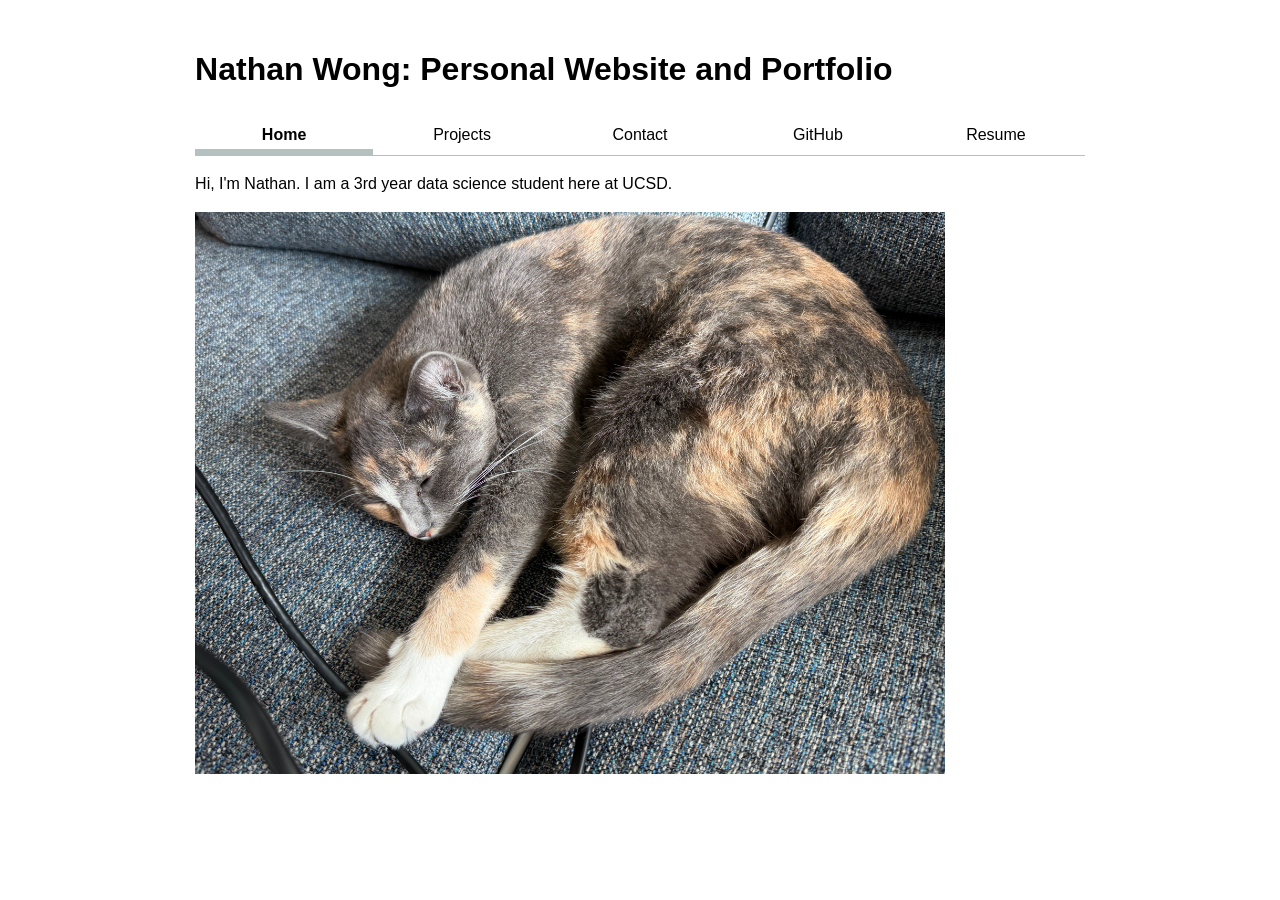
==== index.html @ ec05aeb4 "Dragged links above all other content" ====
<!DOCTYPE html>
<html lang="en">
<head>
    <meta charset="UTF-8">
    <meta name="viewport" content="width=device-width, initial-scale=1.0">
    <title>Nathan Wong's Personal site and Portfolio</title>
    <h1>Nathan Wong: Personal Website and Portfolio</h1>
    <link rel="stylesheet" href="style.css">
</head>
<body>  
    <nav>
        <ul>
            <li><a href="index.html" class="current">Home</a></li>
            <li><a href="projects/index.html">Projects</a></li>
            <li><a href="contact/index.html">Contact</a></li>
            <li><a href="https://github.com/wongnathan5947-cmd" target="_blank">GitHub</a></li>
            <li><a href="resume/index.html">Resume</a></li>
        </ul>
      </nav>    
    <p>Hi, I'm Nathan. I am a 3rd year data science student here at UCSD. </p>   
<img src='images/guava.JPG' alt="A photo of Guava, our dorm cat last year." width="750">

</body>
</html>
---- style.css ----
body {
  font-family: sans-serif;   
  line-height: 1.5;          
  max-width: 100ch;
  margin-inline: auto;
  padding: 1em;
}

html {
  --color-accent: oklch(65% 50% 145); /* green */
  accent-color: var(--color-accent);
}

nav ul,
nav li {
  display: contents;
}

nav {
  display: flex;
  margin-bottom: 1em;
  border-bottom: 1px solid oklch(80% 3% 200);
}

nav a {
  flex: 1;
  text-decoration: none;
  color: inherit;
  text-align: center;
  padding: 0.5em;
}

nav a.current {
  border-bottom: 0.4em solid oklch(80% 3% 200);
  padding-bottom: 0.1em;
  font-weight: bold;
}

nav a:hover {
  border-bottom: 0.4em solid var(--color-accent);
  padding-bottom: 0.1em;
  background-color: oklch(from var(--color-accent) 95% 5% h);
}
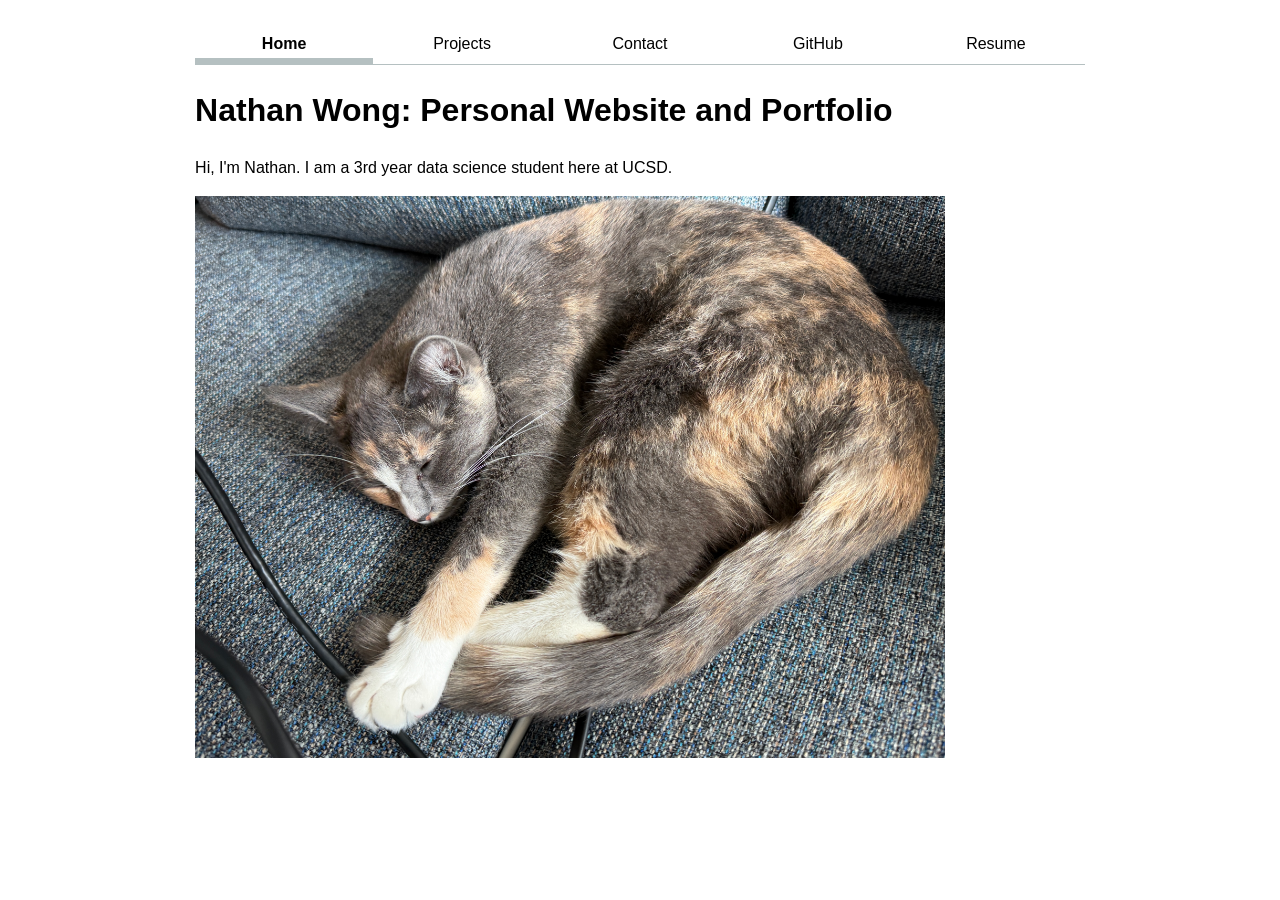
==== commit 2e79f705: "Moved <h1> to body" ====
--- a/index.html
+++ b/index.html
@@ -4,7 +4,6 @@
     <meta charset="UTF-8">
     <meta name="viewport" content="width=device-width, initial-scale=1.0">
     <title>Nathan Wong's Personal site and Portfolio</title>
-    <h1>Nathan Wong: Personal Website and Portfolio</h1>
     <link rel="stylesheet" href="style.css">
 </head>
 <body>  
@@ -17,7 +16,8 @@
             <li><a href="resume/index.html">Resume</a></li>
         </ul>
       </nav>    
-    <p>Hi, I'm Nathan. I am a 3rd year data science student here at UCSD. </p>   
+      <h1>Nathan Wong: Personal Website and Portfolio</h1>
+      <p>Hi, I'm Nathan. I am a 3rd year data science student here at UCSD. </p>   
 <img src='images/guava.JPG' alt="A photo of Guava, our dorm cat last year." width="750">
 
 </body>
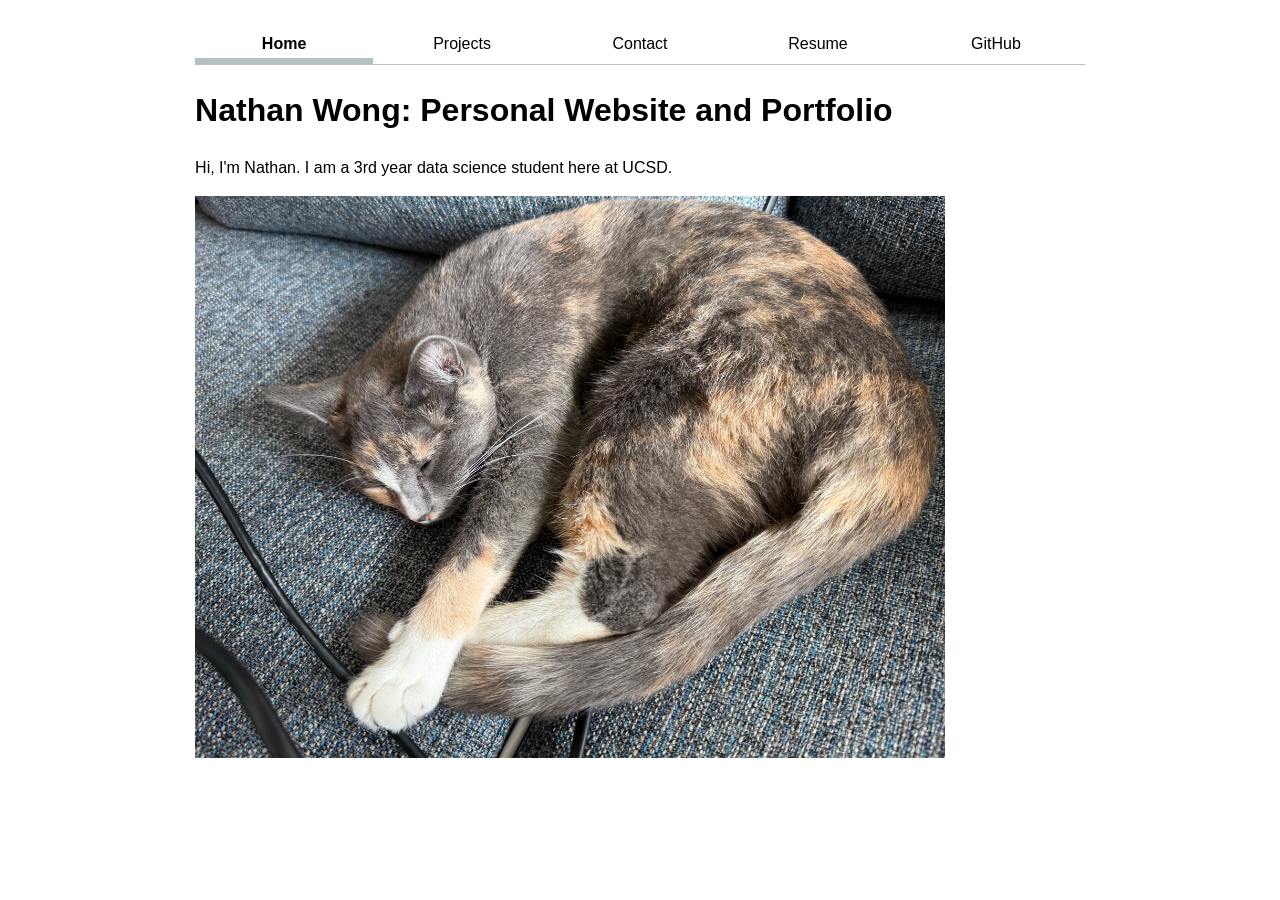
==== commit 40680765: "Made links consistently ordered" ====
--- a/index.html
+++ b/index.html
@@ -12,8 +12,9 @@
             <li><a href="index.html" class="current">Home</a></li>
             <li><a href="projects/index.html">Projects</a></li>
             <li><a href="contact/index.html">Contact</a></li>
+            <li><a href="resume/index.html">Resume</a></li>
             <li><a href="https://github.com/wongnathan5947-cmd" target="_blank">GitHub</a></li>
-            <li><a href="resume/index.html">Resume</a></li>
+            
         </ul>
       </nav>    
       <h1>Nathan Wong: Personal Website and Portfolio</h1>
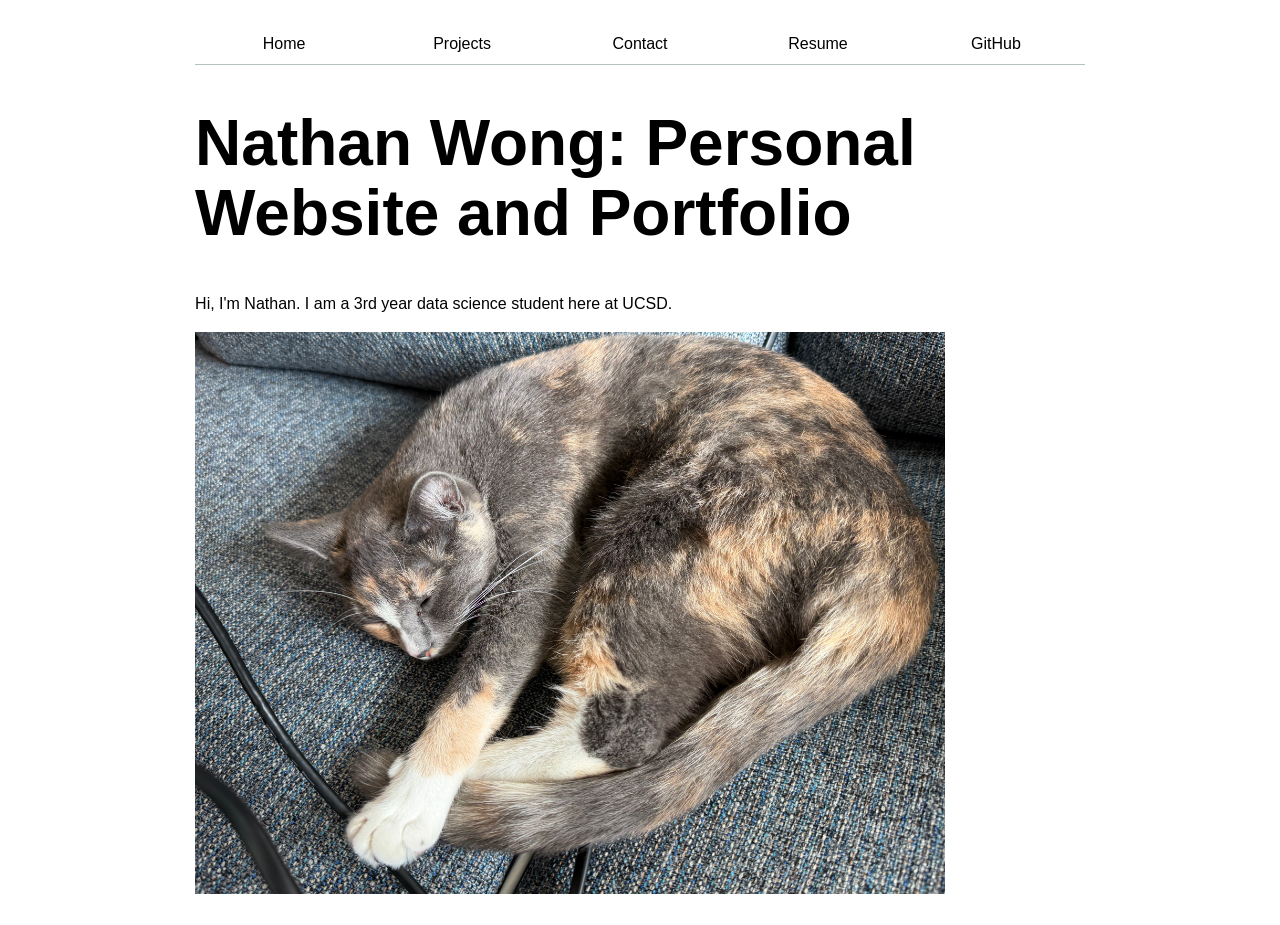
==== commit 63657685: "Removed class currents" ====
--- a/index.html
+++ b/index.html
@@ -9,7 +9,7 @@
 <body>  
     <nav>
         <ul>
-            <li><a href="index.html" class="current">Home</a></li>
+            <li><a href="index.html" >Home</a></li>
             <li><a href="projects/index.html">Projects</a></li>
             <li><a href="contact/index.html">Contact</a></li>
             <li><a href="resume/index.html">Resume</a></li>
--- a/style.css
+++ b/style.css
@@ -40,4 +40,130 @@
   border-bottom: 0.4em solid var(--color-accent);
   padding-bottom: 0.1em;
   background-color: oklch(from var(--color-accent) 95% 5% h);
+}
+
+input,
+textarea,
+button {
+  font: inherit;
+}
+
+form {
+  display: grid;
+  grid-template-columns: auto 1fr;
+  gap: 1em;
+}
+
+form label {
+  display: grid;
+  grid-template-columns: subgrid;
+  grid-column: 1 / -1;
+}
+
+form button {
+  grid-column: 1 / -1;
+}
+
+h1 {
+  font-size: 400%;
+}
+
+h1, h2, h3, h4, h5, h6 {
+  line-height: 1.1;
+  text-wrap: balance;
+}
+
+.projects {
+  display: grid;
+  grid-template-columns: repeat(auto-fill, minmax(15em, 1fr));
+  gap: 1em;
+}
+
+.projects article {
+  display: grid;
+  grid-template-rows: subgrid;
+  grid-row: span 3;
+}
+
+.projects h2 {
+  margin: 0;
+}
+
+
+
+.resume h1 {
+  font-size: 250%;      
+  margin-block: 0.3em 0.1em;
+}
+
+.resume section {
+  margin-block: 2em;
+}
+
+.resume h2 {
+  font-size: 110%;
+  text-transform: uppercase;
+  letter-spacing: 0.1em;
+  color: var(--color-accent);
+  border-bottom: 1px solid oklch(80% 3% 200);
+  padding-bottom: 0.25em;
+  margin-bottom: 1em;
+}
+
+.resume article {
+  margin-bottom: 1.5em;
+}
+
+.resume article header {
+  display: grid;
+  grid-template-columns: 1fr auto;
+  column-gap: 1em;
+  align-items: baseline;
+}
+
+.resume article header h3 {
+  grid-column: 1;
+  grid-row: 1;
+  margin: 0;
+  font-size: 110%;
+}
+
+.resume article header p {
+  grid-column: 1 / -1;
+  margin: 0;
+  font-size: 90%;
+  color: oklch(45% 3% 200);
+}
+
+.resume article header p:has(time) {
+  grid-column: 2;
+  grid-row: 1;
+  text-align: right;
+  white-space: nowrap;
+}
+
+.resume ul {
+  margin-block: 0.5em 0;
+  padding-left: 1.25em;
+}
+
+.resume li {
+  margin-bottom: 0.35em;
+}
+
+/* Skills list: no bullets */
+.resume section:last-of-type ul {
+  list-style: none;
+  padding-left: 0;
+}
+
+.resume a:hover {
+  color: var(--color-accent);
+}
+
+/* Hide the menu when printing or saving as PDF */
+@media print {
+  .resume nav {
+    display: none;
+  }
 }
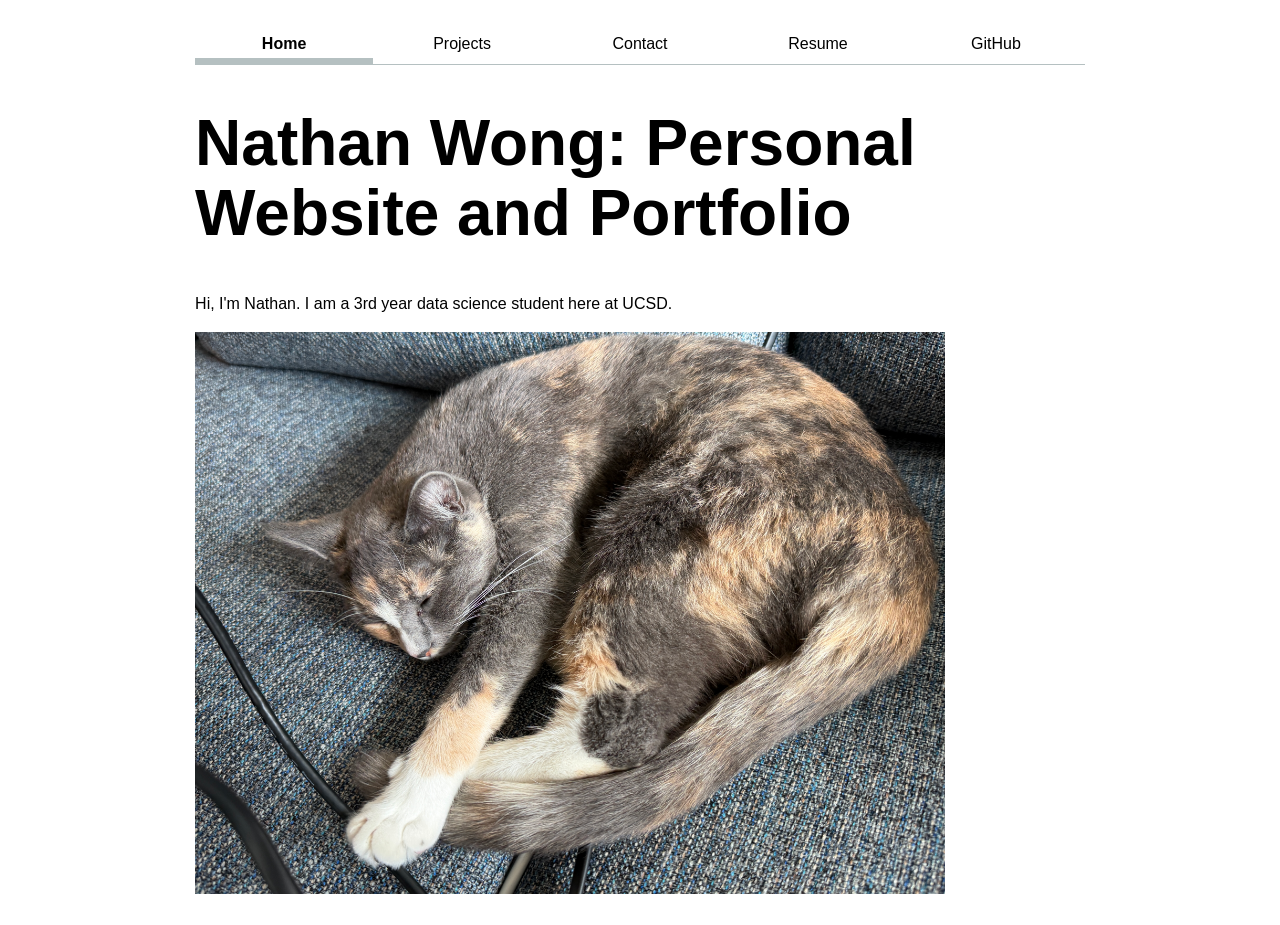
==== commit 48a2d73d: "Added script src" ====
--- a/index.html
+++ b/index.html
@@ -5,6 +5,7 @@
     <meta name="viewport" content="width=device-width, initial-scale=1.0">
     <title>Nathan Wong's Personal site and Portfolio</title>
     <link rel="stylesheet" href="style.css">
+    <script src="global.js" type="module"></script>
 </head>
 <body>  
     <nav>
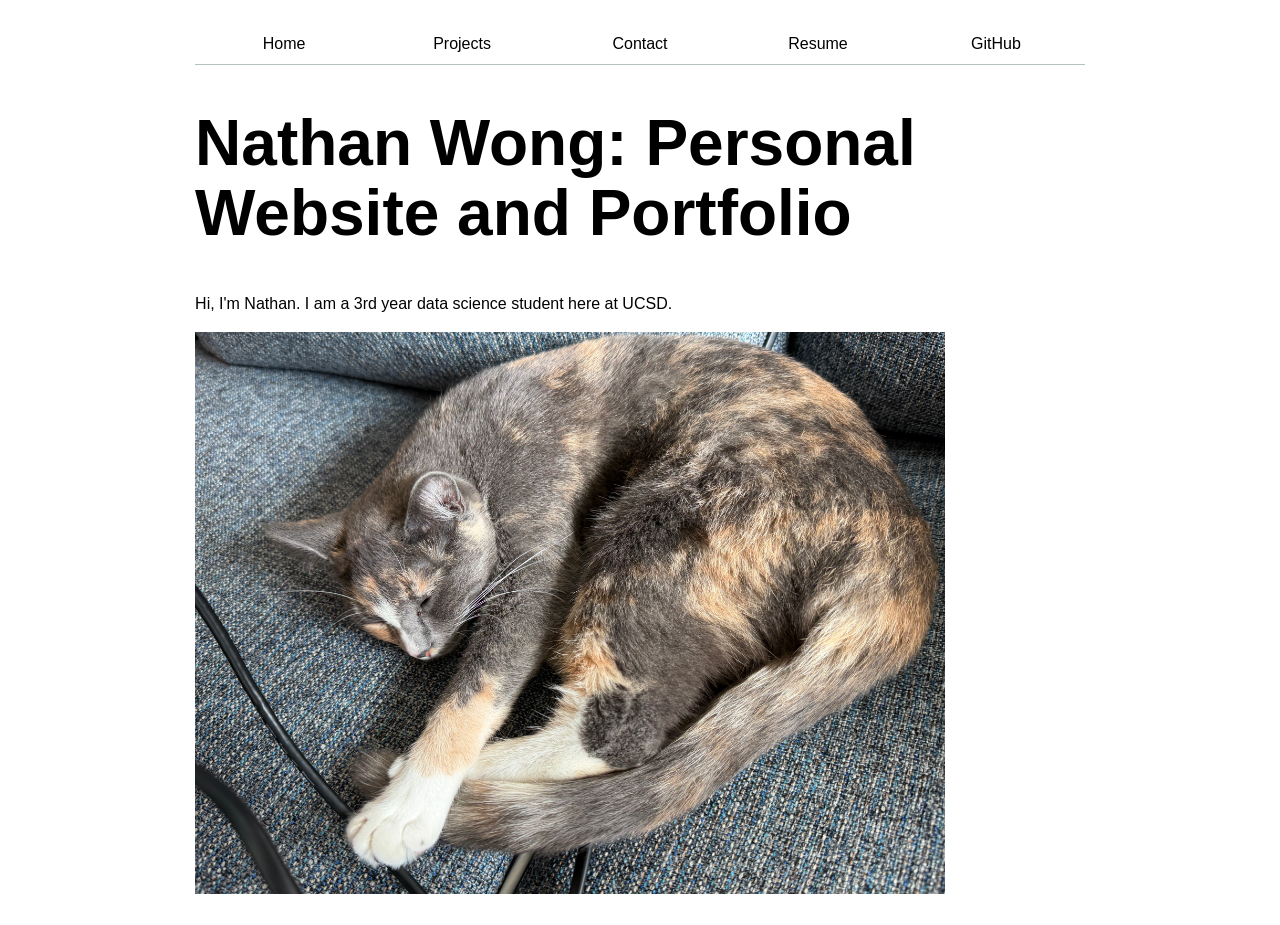
==== commit cc4b96bf: "Deleted navs, and added to global.js" ====
--- a/index.html
+++ b/index.html
@@ -8,16 +8,7 @@
     <script src="global.js" type="module"></script>
 </head>
 <body>  
-    <nav>
-        <ul>
-            <li><a href="index.html" >Home</a></li>
-            <li><a href="projects/index.html">Projects</a></li>
-            <li><a href="contact/index.html">Contact</a></li>
-            <li><a href="resume/index.html">Resume</a></li>
-            <li><a href="https://github.com/wongnathan5947-cmd" target="_blank">GitHub</a></li>
-            
-        </ul>
-      </nav>    
+    
       <h1>Nathan Wong: Personal Website and Portfolio</h1>
       <p>Hi, I'm Nathan. I am a 3rd year data science student here at UCSD. </p>   
 <img src='images/guava.JPG' alt="A photo of Guava, our dorm cat last year." width="750">
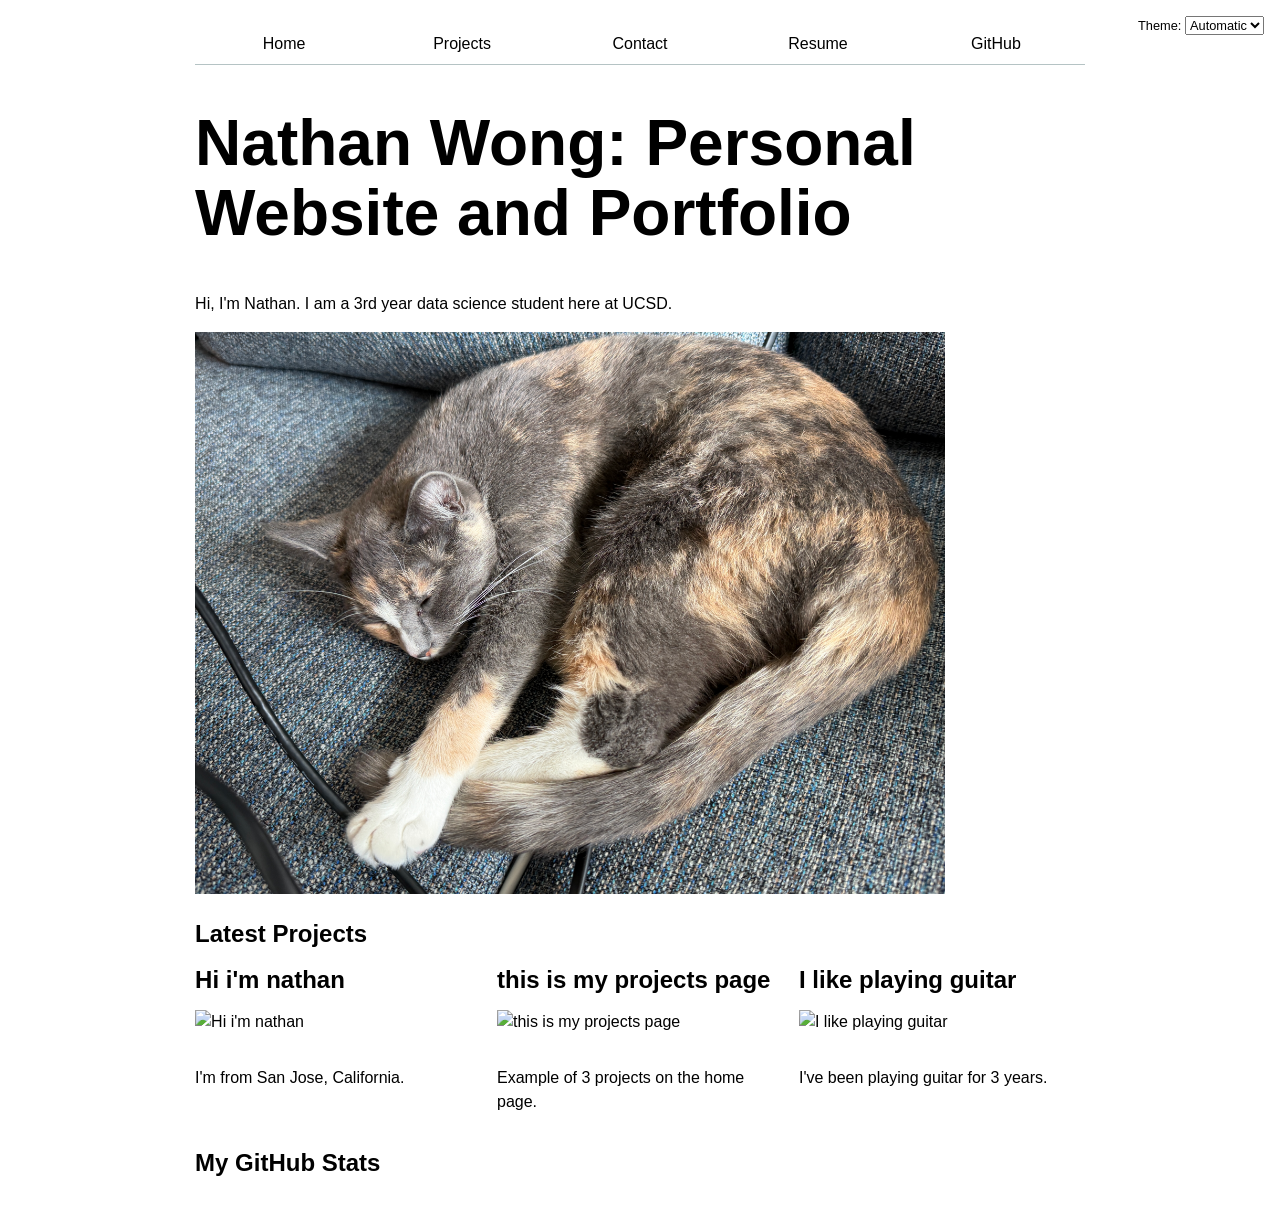
==== commit f63b99f8: "Completed several steps, forgot to push" ====
--- a/index.html
+++ b/index.html
@@ -6,12 +6,20 @@
     <title>Nathan Wong's Personal site and Portfolio</title>
     <link rel="stylesheet" href="style.css">
     <script src="global.js" type="module"></script>
+    <script src="index.js" type="module" defer></script>
 </head>
 <body>  
     
       <h1>Nathan Wong: Personal Website and Portfolio</h1>
       <p>Hi, I'm Nathan. I am a 3rd year data science student here at UCSD. </p>   
 <img src='images/guava.JPG' alt="A photo of Guava, our dorm cat last year." width="750">
+    
+    <h2>Latest Projects</h2>
+    <div class="projects">
+  <!-- Dynamically added content will appear here -->
+    </div>
 
+    <h2>My GitHub Stats</h2>
+    <div id="profile-stats"></div>
 </body>
 </html>
--- a/style.css
+++ b/style.css
@@ -7,7 +7,8 @@
 }
 
 html {
-  --color-accent: oklch(65% 50% 145); /* green */
+  color-scheme: light dark;
+  --color-accent: oklch(65% 50% 145); 
   accent-color: var(--color-accent);
 }
 
@@ -17,9 +18,10 @@
 }
 
 nav {
+  --border-color: oklch(50% 10% 200 / 40%);
   display: flex;
   margin-bottom: 1em;
-  border-bottom: 1px solid oklch(80% 3% 200);
+  border-bottom: 1px solid var(--border-color);
 }
 
 nav a {
@@ -31,7 +33,7 @@
 }
 
 nav a.current {
-  border-bottom: 0.4em solid oklch(80% 3% 200);
+  border-bottom: 0.4em solid var(--border-color);
   padding-bottom: 0.1em;
   font-weight: bold;
 }
@@ -39,13 +41,21 @@
 nav a:hover {
   border-bottom: 0.4em solid var(--color-accent);
   padding-bottom: 0.1em;
-  background-color: oklch(from var(--color-accent) 95% 5% h);
+  background-color: color-mix(in oklch, var(--color-accent), canvas 85%);
 }
 
 input,
 textarea,
-button {
+button,
+select {
   font: inherit;
+}
+
+.color-scheme {
+  position: absolute;
+  top: 1rem;
+  right: 1rem;
+  font-size: 80%;
 }
 
 form {
@@ -105,7 +115,7 @@
   text-transform: uppercase;
   letter-spacing: 0.1em;
   color: var(--color-accent);
-  border-bottom: 1px solid oklch(80% 3% 200);
+  border-bottom: 1px solid oklch(50% 10% 200 / 40%);
   padding-bottom: 0.25em;
   margin-bottom: 1em;
 }
@@ -132,7 +142,7 @@
   grid-column: 1 / -1;
   margin: 0;
   font-size: 90%;
-  color: oklch(45% 3% 200);
+  color: color-mix(in oklch, canvastext, canvas 40%);
 }
 
 .resume article header p:has(time) {
@@ -151,7 +161,6 @@
   margin-bottom: 0.35em;
 }
 
-/* Skills list: no bullets */
 .resume section:last-of-type ul {
   list-style: none;
   padding-left: 0;
@@ -161,9 +170,28 @@
   color: var(--color-accent);
 }
 
-/* Hide the menu when printing or saving as PDF */
 @media print {
   .resume nav {
     display: none;
   }
-}+}
+
+#profile-stats dl {
+  display: grid;
+  grid-template-columns: repeat(4, 1fr);
+  text-align: center;
+}
+
+#profile-stats dt {
+  grid-row: 1;
+  font-size: 0.8em;
+  text-transform: uppercase;
+  color: gray;
+}
+
+#profile-stats dd {
+  grid-row: 2;
+  margin: 0;
+  font-size: 2em;
+  font-weight: bold;
+}
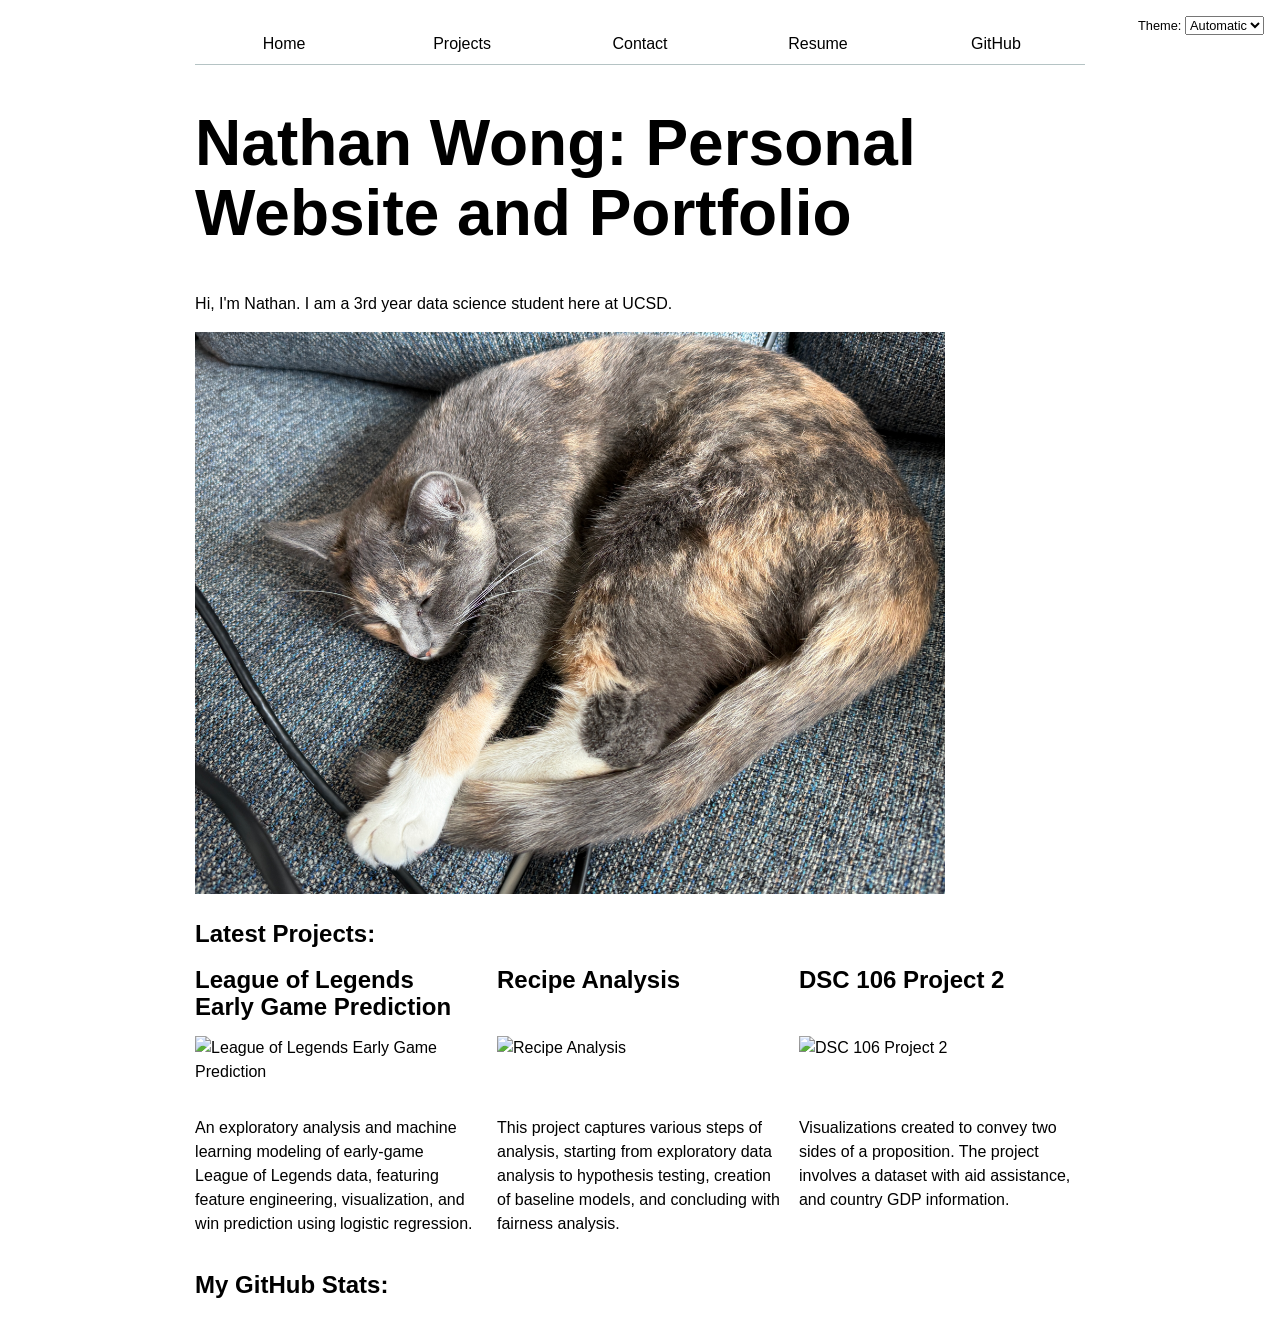
==== commit 9639835d: "Updated projects" ====
--- a/index.html
+++ b/index.html
@@ -14,12 +14,12 @@
       <p>Hi, I'm Nathan. I am a 3rd year data science student here at UCSD. </p>   
 <img src='images/guava.JPG' alt="A photo of Guava, our dorm cat last year." width="750">
     
-    <h2>Latest Projects</h2>
+    <h2>Latest Projects:</h2>
     <div class="projects">
   <!-- Dynamically added content will appear here -->
     </div>
 
-    <h2>My GitHub Stats</h2>
+    <h2>My GitHub Stats:</h2>
     <div id="profile-stats"></div>
 </body>
 </html>
